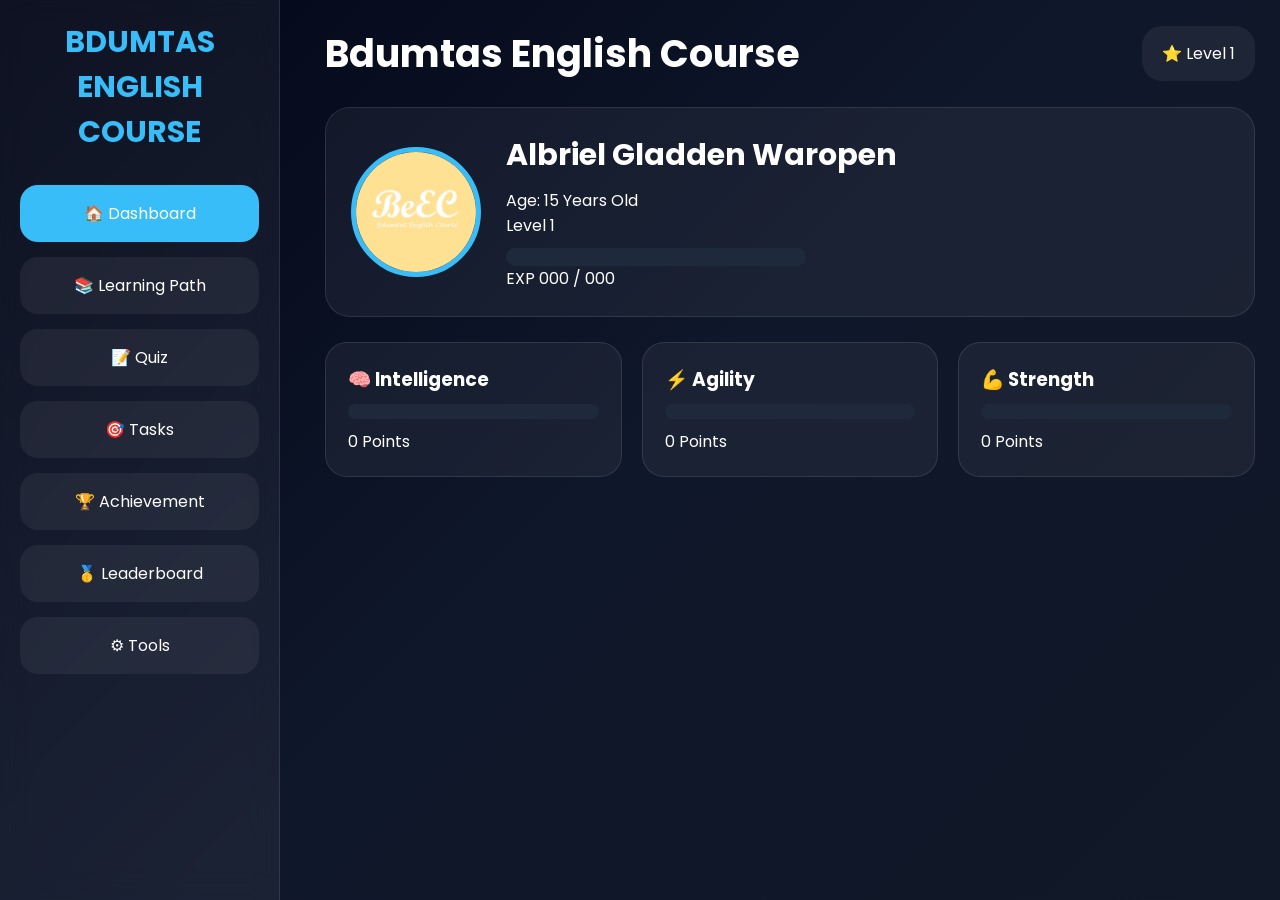
==== index.html @ daf9ff42 "update" ====
<!DOCTYPE html>
<html lang="en">
<head>
<meta charset="UTF-8">
<meta name="viewport"
content="width=device-width, initial-scale=1.0">

<title>BDUMTAS ENGLISH COURSE</title>

<link href="https://fonts.googleapis.com/css2?family=Poppins:wght@300;400;500;600;700&display=swap" rel="stylesheet">

<style>

*{
    margin:0;
    padding:0;
    box-sizing:border-box;
    font-family:'Poppins',sans-serif;
}

html,body{
    width:100%;
    overflow-x:hidden;
}

body{
    background:
    linear-gradient(
    135deg,
    #020617,
    #0f172a,
    #111827);
    color:white;
    min-height:100vh;
}

/* ===================== */
/* OVERLAY */
/* ===================== */

#overlay{
    position:fixed;
    top:0;
    left:0;
    width:100%;
    height:100%;
    background:rgba(0,0,0,0.6);
    z-index:90;
    display:none;
}

#overlay.active{
    display:block;
}

/* ===================== */
/* SIDEBAR */
/* ===================== */

.sidebar{
    position:fixed;
    top:0;
    left:0;
    width:280px;
    height:100%;
    background:
    rgba(255,255,255,0.05);

    backdrop-filter:blur(15px);

    border-right:
    1px solid rgba(255,255,255,0.1);

    padding:20px;
    z-index:100;
    overflow-y:auto;
}

.logo{
    text-align:center;
    font-size:30px;
    font-weight:700;
    color:#38bdf8;
    margin-bottom:30px;
}

.menu{
    display:flex;
    flex-direction:column;
    gap:15px;
}

.menu button{
    border:none;
    padding:16px;
    border-radius:18px;

    background:
    rgba(255,255,255,0.06);

    color:white;
    font-size:16px;
    cursor:pointer;
    transition:0.3s;
}

.menu button:hover{
    background:#38bdf8;
}

.menu button.active{
    background:#38bdf8;
}

/* ===================== */
/* MAIN */
/* ===================== */

.main{
    margin-left:300px;
    width:calc(100% - 300px);
    padding:25px;
}

/* ===================== */
/* TOPBAR */
/* ===================== */

.topbar{
    display:flex;
    justify-content:space-between;
    align-items:center;
    gap:15px;
    margin-bottom:25px;
    flex-wrap:wrap;
}

.title{
    font-size:38px;
    font-weight:700;
}

.level-box{
    background:
    rgba(255,255,255,0.06);

    padding:15px 20px;
    border-radius:20px;
}

/* ===================== */
/* PAGE */
/* ===================== */

.page{
    display:none;
    animation:fade 0.3s ease;
}

.active-page{
    display:block;
}

@keyframes fade{

    from{
        opacity:0;
        transform:translateY(10px);
    }

    to{
        opacity:1;
        transform:translateY(0);
    }

}

/* ===================== */
/* PROFILE */
/* ===================== */

.profile-card{
    background:
    rgba(255,255,255,0.05);

    border:
    1px solid rgba(255,255,255,0.1);

    border-radius:25px;
    padding:25px;

    display:flex;
    align-items:center;
    gap:25px;

    flex-wrap:wrap;

    margin-bottom:25px;
}

.profile-img{
    width:130px;
    height:130px;
    border-radius:50%;
    object-fit:cover;

    border:5px solid #38bdf8;
}

.profile-info h2{
    font-size:30px;
    margin-bottom:10px;
}

.exp-bar{
    width:300px;
    height:18px;

    background:#1e293b;

    border-radius:20px;
    overflow:hidden;
    margin-top:10px;
}

.exp-fill{
    width:0%;
    height:100%;

    background:
    linear-gradient(
    to right,
    #06b6d4,
    #3b82f6);
}

/* ===================== */
/* GRID */
/* ===================== */

.grid{
    display:grid;

    grid-template-columns:
    repeat(auto-fit,minmax(280px,1fr));

    gap:20px;
}

/* ===================== */
/* CARD */
/* ===================== */

.card,
.stat-card{
    background:
    rgba(255,255,255,0.05);

    border:
    1px solid rgba(255,255,255,0.1);

    border-radius:22px;
    padding:22px;
}

.card{
    margin-bottom:20px;
}

.card h2{
    margin-bottom:18px;
    color:#38bdf8;
}

/* ===================== */
/* PROGRESS */
/* ===================== */

.progress{
    width:100%;
    height:15px;

    background:#1e293b;

    border-radius:20px;
    overflow:hidden;

    margin:10px 0;
}

.progress div{
    height:100%;
}

.intelligence{
    width:0%;
    background:#06b6d4;
}

.agility{
    width:0%;
    background:#22c55e;
}

.strength{
    width:0%;
    background:#ef4444;
}

/* ===================== */
/* LESSON */
/* ===================== */

.lesson,
.setting,
.player,
.badge{
    background:
    rgba(255,255,255,0.05);

    padding:15px;
    border-radius:15px;
    margin-bottom:10px;
}

/* ===================== */
/* TASK */
/* ===================== */

.task{
    display:flex;
    justify-content:space-between;
    align-items:center;
    gap:10px;

    background:
    rgba(255,255,255,0.05);

    padding:15px;
    border-radius:15px;
    margin-bottom:10px;
}

.task button{
    border:none;
    background:#38bdf8;
    color:white;

    padding:10px 15px;
    border-radius:10px;
    cursor:pointer;
}

/* ===================== */
/* QUIZ */
/* ===================== */

.quiz-option{
    width:100%;
    border:none;

    padding:15px;
    margin-top:10px;

    border-radius:15px;

    background:#1e293b;
    color:white;

    cursor:pointer;
    transition:0.3s;
}

.quiz-option:hover{
    background:#38bdf8;
}

/* ===================== */
/* MEDIA */
/* ===================== */

iframe,
video,
audio{
    width:100%;
    max-width:100%;
    border-radius:15px;
    margin-top:10px;
}

/* ===================== */
/* MENU TOGGLE */
/* ===================== */

.menu-toggle{
    display:none;
}

/* ===================== */
/* MOBILE */
/* ===================== */

@media(max-width:900px){

    body{
        overflow-x:hidden;
    }

    /* SIDEBAR */

    .sidebar{
        left:-100%;
        width:85%;
        max-width:320px;
        transition:0.3s;
    }

    .sidebar.active{
        left:0;
    }

    /* MAIN */

    .main{
        margin-left:0;
        width:100%;
        padding:12px;
    }

    /* TOPBAR */

    .topbar{
        flex-direction:column;
        align-items:flex-start;
        gap:10px;
    }

    .title{
        font-size:28px;
        line-height:1.2;
        word-break:break-word;
    }

    .level-box{
        width:100%;
        text-align:center;
        padding:12px;
    }

    /* TOGGLE */

    .menu-toggle{
        display:block;

        border:none;
        background:#38bdf8;
        color:white;

        padding:10px 15px;

        border-radius:10px;
        cursor:pointer;

        margin-bottom:10px;
    }

    /* PROFILE */

    .profile-card{
        flex-direction:column;
        text-align:center;
        padding:20px;
    }

    .profile-img{
        width:110px;
        height:110px;
    }

    .profile-info h2{
        font-size:24px;
    }

    .exp-bar{
        width:100%;
    }

    /* GRID */

    .grid{
        grid-template-columns:1fr;
    }

    /* CARD */

    .card,
    .stat-card{
        padding:18px;
        border-radius:20px;
    }

    /* TASK */

    .task{
        flex-direction:column;
        align-items:flex-start;
    }

    .task button{
        width:100%;
    }

    /* PLAYER */

    .player{
        flex-direction:column;
        gap:5px;
    }

}

/* ===================== */
/* SMALL PHONE */
/* ===================== */

@media(max-width:480px){

    .title{
        font-size:24px;
    }

    .logo{
        font-size:26px;
    }

    .menu button{
        font-size:15px;
        padding:14px;
    }

    .profile-info h2{
        font-size:22px;
    }

    .card h2{
        font-size:20px;
    }

    .quiz-option{
        font-size:14px;
    }

}

</style>
</head>

<body>

<div id="overlay"
onclick="closeMenu()"></div>

<!-- ===================== -->
<!-- SIDEBAR -->
<!-- ===================== -->

<div class="sidebar" id="sidebar">

    <div class="logo">
        BDUMTAS ENGLISH COURSE
    </div>

    <div class="menu">

        <button class="menu-btn active"
        onclick="showPage('dashboard',this)">
            🏠 Dashboard
        </button>

        <button class="menu-btn"
        onclick="showPage('learning',this)">
            📚 Learning Path
        </button>

        <button class="menu-btn"
        onclick="showPage('quiz',this)">
            📝 Quiz
        </button>

        <button class="menu-btn"
        onclick="showPage('tasks',this)">
            🎯 Tasks
        </button>

        <button class="menu-btn"
        onclick="showPage('achievement',this)">
            🏆 Achievement
        </button>

        <button class="menu-btn"
        onclick="showPage('leaderboard',this)">
            🥇 Leaderboard
        </button>

        <!-- <button class="menu-btn"
        onclick="showPage('media',this)">
            🎬 Media
        </button> -->

        <button class="menu-btn"
        onclick="showPage('settings',this)">
            ⚙ Tools
        </button>

    </div>

</div>

<!-- ===================== -->
<!-- MAIN -->
<!-- ===================== -->

<div class="main">

    <div class="topbar">

        <div>

            <button class="menu-toggle"
            onclick="toggleMenu()">
                ☰ Menu
            </button>

            <div class="title">
                Bdumtas English Course
            </div>

        </div>

        <div class="level-box">
            ⭐ Level 1
        </div>

    </div>

    <!-- DASHBOARD -->

    <div id="dashboard"
    class="page active-page">

        <div class="profile-card">

            <img
            src="logo.jpg"
            class="profile-img">

            <div class="profile-info">

                <h2>Albriel Gladden Waropen</h2>

                <p>Age: 15 Years Old</p>

                <p>Level 1</p>

                <div class="exp-bar">
                    <div class="exp-fill"></div>
                </div>

                <p>EXP 000 / 000</p>

            </div>

        </div>

        <div class="grid">

            <div class="stat-card">

                <h3>🧠 Intelligence</h3>

                <div class="progress">
                    <div class="intelligence"></div>
                </div>

                <p>0 Points</p>

            </div>

            <div class="stat-card">

                <h3>⚡ Agility</h3>

                <div class="progress">
                    <div class="agility"></div>
                </div>

                <p>0 Points</p>

            </div>

            <div class="stat-card">

                <h3>💪 Strength</h3>

                <div class="progress">
                    <div class="strength"></div>
                </div>

                <p>0 Points</p>

            </div>

        </div>

    </div>

    <!-- LEARNING -->

    <div id="learning"
    class="page">

        <div class="card">

            <h2>📚 Learning Path</h2>

            <!-- <div class="lesson">Segera lakukan Tes Kemampuan untuk mulai belajar.</div> -->
            <div class="lesson">Level 1</div>
            <!-- <div class="lesson">✅ Introduction</div> -->
            <!-- <div class="lesson">✅ Greeting</div> -->
            <!-- <div class="lesson">✅ Part of Body</div> -->
            <div class="lesson">✅ Part of Speech: <a href="alur-belajar/parts-of-speech.pdf">klik di sini</a></div>
            <div class="lesson">✅ Vocabulary: <a href="alur-belajar/Vocabulary_Part_of_Speech.pdf">klik di sini</a></div>
            <div class="lesson">✅ Simple Present Tense: <a href="alur-belajar/simple-present-tense.pdf">klik di sini</a></div>
            <div class="lesson">✅ Present Continuous Tense: <a href="alur-belajar/present-continuous-tense.pdf">klik di sini</a></div>
            <div class="lesson">✅ Simple Past Tense: <a href="alur-belajar/simple-past-tense.pdf">klik di sini</a></div>
            <div class="lesson">✅ Simple Future Tense: <a href="alur-belajar/simple-future-tense.pdf">klik di sini</a></div>
            <div class="lesson">✅ Present Perfect Tense: <a href="alur-belajar/present-perfect-tense.pdf">klik di sini</a></div>
            <div class="lesson">🔒 Final Test</div>
            <!-- <div class="lesson">Download Materi PDF: <a href="alur-belajar/tenses.pdf">klik di sini</a></div> -->
            <!-- <div class="lesson">Performance Assessment: <a href="performance-assessment-angela.pdf">klik di sini</a></div> -->
            <!-- <div class="lesson">Level 2</div> -->
            <!-- <div class="lesson">🔒Subject & Object Pronouns</div> -->
            <!-- <div class="lesson">🔒Possessive Adjectives & Possessive Pronouns</div> -->
            <!-- <div class="lesson">🔒There is & There are</div> -->
            <!-- <div class="lesson">🔒Countable & Uncountable Nouns</div> -->
            <!-- <div class="lesson">🔒Articles (a, an, the)</div> -->
            <!-- <div class="lesson">🔒Quantifiers</div> -->
            <!-- <div class="lesson">🔒Demonstratives</div> -->

        </div>

    </div>

    <!-- QUIZ -->

    <div id="quiz"
    class="page">

        <div class="card">

            <h2>📝 Daily Quiz</h2>
            <!-- <div class="task">Segera lakukan Tes Kemampuan untuk memulai quiz.</div> -->
            <!-- <div class="task">Quiz segera akan diupload...</div> -->
            <!-- <div class="task">Quiz Free Trial: <a href="quiz/beec-quiz-freetrial/index.html">MULAI</a></div> -->
            <!-- <div class="task">Quiz Alfabet: <a href="quiz/beec-game-edukasi-alfabet-satu/index.html">MULAI</a></div> -->
            <div class="task">Quiz 1: <a href="">MULAI</a></div>
            <div class="task">Quiz 2: <a href="">MULAI</a></div>
            <div class="task">Quiz 3: <a href="">MULAI</a></div>
            <div class="task">Quiz 4: <a href="quiz/beec-quiz-empat/index.html">MULAI</a></div>

        </div>

    </div>

    <!-- TASKS -->

    <div id="tasks"
    class="page">

        <div class="card">

            <h2>🎯 Tasks</h2>

            <div class="task">

                <span>
                    Listening
                </span>

                <button>
                    <a href="tugas/listening_practicing.html">Open</a>
                </button>

            </div>

            <!-- <div class="task">

                <span>
                    Agility
                </span>

                <button>
                    <a href="">Open</a>
                </button>

            </div> -->

            <!-- <div class="task">

                <span>
                    Strength
                </span>

                <button>
                    <a href="">Open</a>
                </button>

            </div> -->

        </div>

    </div>

    <!-- ACHIEVEMENT -->

    <div id="achievement"
    class="page">

        <div class="card">

            <h2>
                🏆 Achievement
            </h2>

            <div class="badge">
                Rajin belajar bisa dapat Achievement Award!
            </div>

            <!-- <div class="badge">
                🥇 Grammar Master
            </div>

            <div class="badge">
                🎧 Listening Hero
            </div>

            <div class="badge">
                🔥 30 Days Streak
            </div> -->

        </div>

    </div>

    <!-- LEADERBOARD -->

    <div id="leaderboard"
    class="page">

        <div class="card">

            <h2>
                🥇 Leaderboard
            </h2>

            <p>Segera di update...</p>

            <!-- <div class="player">
                <span>? ? ? ?</span>
                <span>Level 12</span>
            </div>

            <div class="player">
                <span>? ? ? ?</span>
                <span>Level 10</span>
            </div>

            <div class="player">
                <span>? ? ? ?</span>
                <span>Level 8</span>
            </div> -->

        </div>

    </div>

    <!-- MEDIA -->

    <!-- <div id="media"
    class="page">

        <div class="card">

            <h2>📄 PDF Material</h2>

            <iframe
            src="https://mozilla.github.io/pdf.js/web/compressed.tracemonkey-pldi-09.pdf"
            height="300">
            </iframe>

        </div>

        <div class="card">

            <h2>🎬 Video Lesson</h2>

            <video controls>

                <source
                src="https://www.w3schools.com/html/mov_bbb.mp4"
                type="video/mp4">

            </video>

        </div>

        <div class="card">

            <h2>🎧 Audio Lesson</h2>

            <audio controls>

                <source
                src="https://www.w3schools.com/html/horse.mp3"
                type="audio/mp3">

            </audio>

        </div>

    </div> -->

    <!-- SETTINGS -->

    <div id="settings"
    class="page">

        <div class="card">

            <h2>
                ⚙ Tools
            </h2>

            <!-- <p>Segera diupdate...</p> -->
            <div class="task">Vocabulary: <a href="tools/tools-one/index.html">OPEN</a></div>

        </div>

    </div>

</div>

<script>

function toggleMenu(){

    document
    .getElementById("sidebar")
    .classList.toggle("active");

    document
    .getElementById("overlay")
    .classList.toggle("active");

}

function closeMenu(){

    document
    .getElementById("sidebar")
    .classList.remove("active");

    document
    .getElementById("overlay")
    .classList.remove("active");

}

function showPage(pageId,button){

    // hide pages

    const pages =
    document.querySelectorAll('.page');

    pages.forEach(page=>{

        page.classList.remove('active-page');

    });

    // show page

    document
    .getElementById(pageId)
    .classList.add('active-page');

    // active button

    const buttons =
    document.querySelectorAll('.menu-btn');

    buttons.forEach(btn=>{

        btn.classList.remove('active');

    });

    button.classList.add('active');

    closeMenu();

}

function answerQuiz(correct){

    const result =
    document.getElementById("quiz-result");

    if(correct){

        result.innerHTML =
        "✅ Correct! +50 EXP";

        result.style.color =
        "#22c55e";

    }else{

        result.innerHTML =
        "❌ Wrong Answer";

        result.style.color =
        "#ef4444";

    }

}

</script>

</body>
</html>
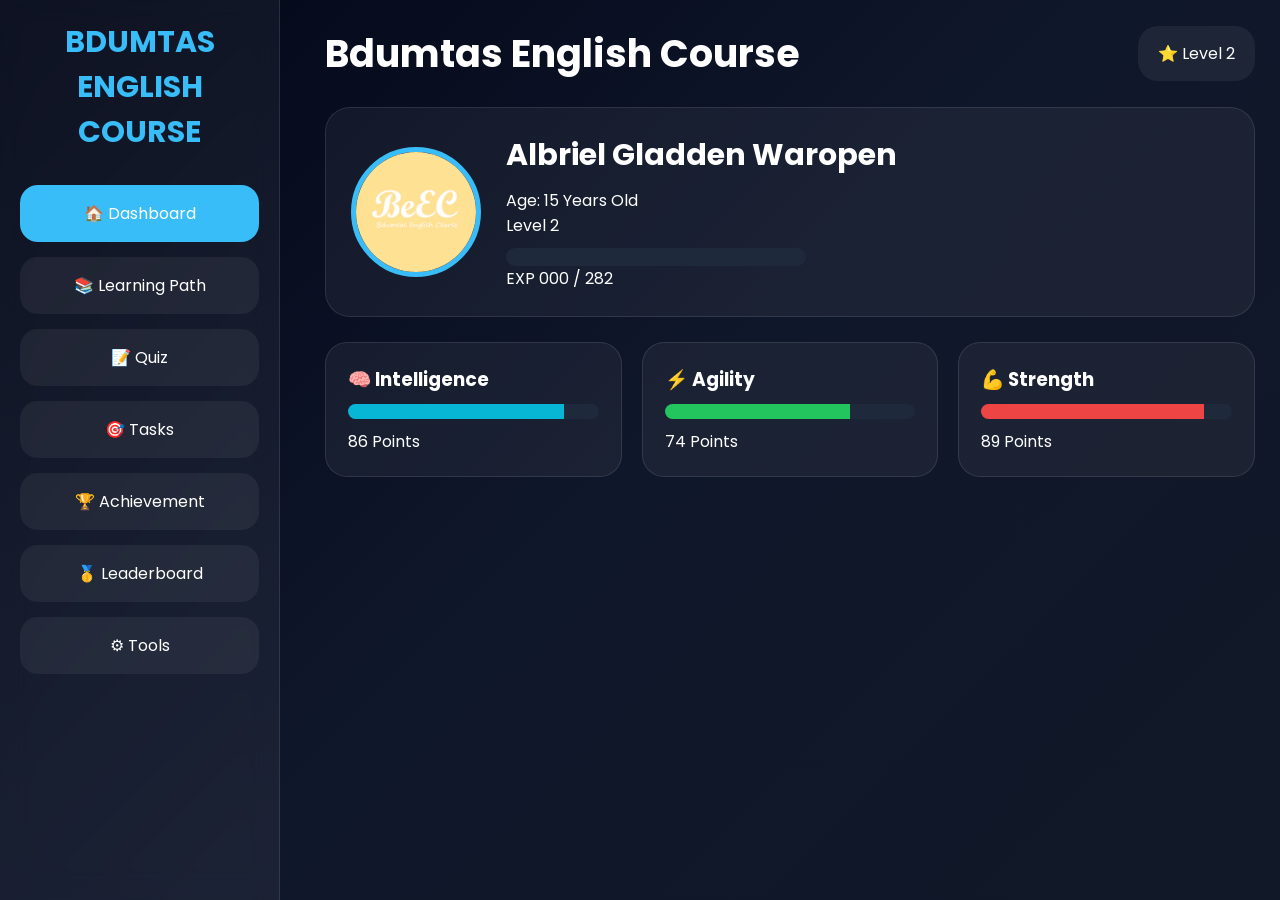
==== commit ebb8fbae: "update" ====
--- a/index.html
+++ b/index.html
@@ -293,17 +293,17 @@
 }
 
 .intelligence{
-    width:0%;
+    width:86%;
     background:#06b6d4;
 }
 
 .agility{
-    width:0%;
+    width:74%;
     background:#22c55e;
 }
 
 .strength{
-    width:0%;
+    width:89%;
     background:#ef4444;
 }
 
@@ -638,7 +638,7 @@
         </div>
 
         <div class="level-box">
-            ⭐ Level 1
+            ⭐ Level 2
         </div>
 
     </div>
@@ -660,13 +660,13 @@
 
                 <p>Age: 15 Years Old</p>
 
-                <p>Level 1</p>
+                <p>Level 2</p>
 
                 <div class="exp-bar">
                     <div class="exp-fill"></div>
                 </div>
 
-                <p>EXP 000 / 000</p>
+                <p>EXP 000 / 282</p>
 
             </div>
 
@@ -682,7 +682,7 @@
                     <div class="intelligence"></div>
                 </div>
 
-                <p>0 Points</p>
+                <p>86 Points</p>
 
             </div>
 
@@ -694,7 +694,7 @@
                     <div class="agility"></div>
                 </div>
 
-                <p>0 Points</p>
+                <p>74 Points</p>
 
             </div>
 
@@ -706,7 +706,7 @@
                     <div class="strength"></div>
                 </div>
 
-                <p>0 Points</p>
+                <p>89 Points</p>
 
             </div>
 
@@ -735,17 +735,20 @@
             <div class="lesson">✅ Simple Past Tense: <a href="alur-belajar/simple-past-tense.pdf">klik di sini</a></div>
             <div class="lesson">✅ Simple Future Tense: <a href="alur-belajar/simple-future-tense.pdf">klik di sini</a></div>
             <div class="lesson">✅ Present Perfect Tense: <a href="alur-belajar/present-perfect-tense.pdf">klik di sini</a></div>
-            <div class="lesson">🔒 Final Test</div>
+            <div class="lesson">✅ Final Test: <a href="result/final_test_one_result_albriel_waropen.pdf">klik di sini</a></div>
             <!-- <div class="lesson">Download Materi PDF: <a href="alur-belajar/tenses.pdf">klik di sini</a></div> -->
             <!-- <div class="lesson">Performance Assessment: <a href="performance-assessment-angela.pdf">klik di sini</a></div> -->
-            <!-- <div class="lesson">Level 2</div> -->
-            <!-- <div class="lesson">🔒Subject & Object Pronouns</div> -->
-            <!-- <div class="lesson">🔒Possessive Adjectives & Possessive Pronouns</div> -->
-            <!-- <div class="lesson">🔒There is & There are</div> -->
-            <!-- <div class="lesson">🔒Countable & Uncountable Nouns</div> -->
-            <!-- <div class="lesson">🔒Articles (a, an, the)</div> -->
-            <!-- <div class="lesson">🔒Quantifiers</div> -->
-            <!-- <div class="lesson">🔒Demonstratives</div> -->
+            <div class="lesson"></div>
+            <div class="lesson"></div>
+            <div class="lesson">Level 2</div>
+            <div class="lesson">✅Mastering Present Continuous Tense</div>
+            <div class="lesson">✅There is / There Are (Picture Description)</div>
+            <div class="lesson">✅Mastering Simple Future Tense</div>
+            <div class="lesson">✅Mastering Simple Past Tense</div>
+            <div class="lesson">✅Mastering Present Perfect Tense</div>
+            <div class="lesson">✅Question Comprehension and Daily Conversation</div>
+            <div class="lesson">✅Talk About My Life (prepare for exam)</div>
+            <div class="lesson">🔒Final Test</div>
 
         </div>
 
@@ -767,6 +770,7 @@
             <div class="task">Quiz 2: <a href="">MULAI</a></div>
             <div class="task">Quiz 3: <a href="">MULAI</a></div>
             <div class="task">Quiz 4: <a href="quiz/beec-quiz-empat/index.html">MULAI</a></div>
+            <div class="task">Quiz 5: <a href="quiz/beec-quiz-lima/index.html">MULAI</a></div>
 
         </div>
 
@@ -780,7 +784,9 @@
         <div class="card">
 
             <h2>🎯 Tasks</h2>
-
+            <div class="task">
+                <p>Jika terjadi eror, student bisa secara manual menulis jawaban di kertas atau buku, dan kirim hasil foto jawaban langsung ke admin.</p>
+            </div>
             <div class="task">
 
                 <span>
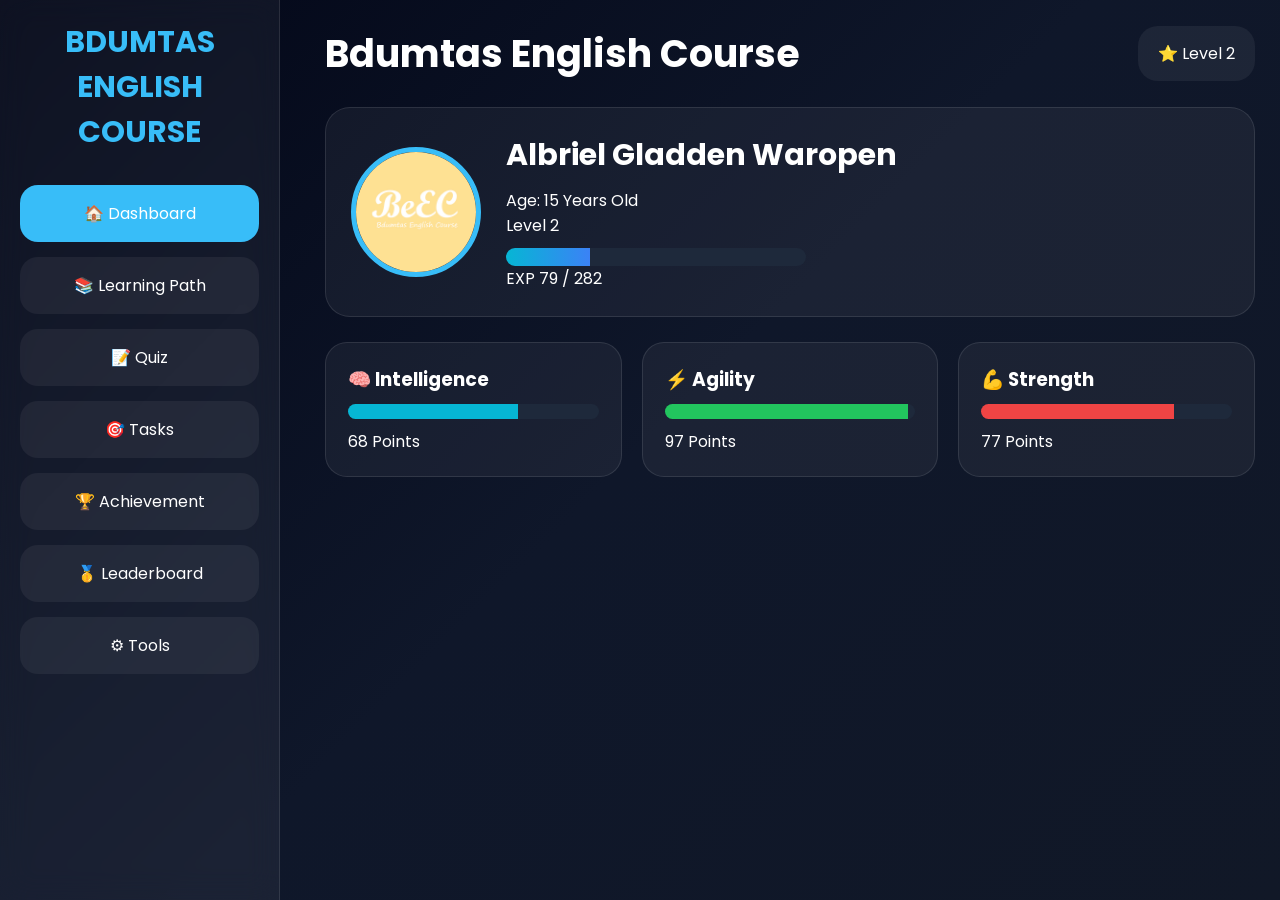
==== commit 33e3668e: "update" ====
--- a/index.html
+++ b/index.html
@@ -224,7 +224,7 @@
 }
 
 .exp-fill{
-    width:0%;
+    width:28%;
     height:100%;
 
     background:
@@ -293,17 +293,17 @@
 }
 
 .intelligence{
-    width:86%;
+    width:68%;
     background:#06b6d4;
 }
 
 .agility{
-    width:74%;
+    width:97%;
     background:#22c55e;
 }
 
 .strength{
-    width:89%;
+    width:77%;
     background:#ef4444;
 }
 
@@ -666,7 +666,7 @@
                     <div class="exp-fill"></div>
                 </div>
 
-                <p>EXP 000 / 282</p>
+                <p>EXP 79 / 282</p>
 
             </div>
 
@@ -682,7 +682,7 @@
                     <div class="intelligence"></div>
                 </div>
 
-                <p>86 Points</p>
+                <p>68 Points</p>
 
             </div>
 
@@ -694,7 +694,7 @@
                     <div class="agility"></div>
                 </div>
 
-                <p>74 Points</p>
+                <p>97 Points</p>
 
             </div>
 
@@ -706,7 +706,7 @@
                     <div class="strength"></div>
                 </div>
 
-                <p>89 Points</p>
+                <p>77 Points</p>
 
             </div>
 
@@ -738,17 +738,25 @@
             <div class="lesson">✅ Final Test: <a href="result/final_test_one_result_albriel_waropen.pdf">klik di sini</a></div>
             <!-- <div class="lesson">Download Materi PDF: <a href="alur-belajar/tenses.pdf">klik di sini</a></div> -->
             <!-- <div class="lesson">Performance Assessment: <a href="performance-assessment-angela.pdf">klik di sini</a></div> -->
-            <div class="lesson"></div>
-            <div class="lesson"></div>
+            <br><br>
             <div class="lesson">Level 2</div>
-            <div class="lesson">✅Mastering Present Continuous Tense</div>
-            <div class="lesson">✅There is / There Are (Picture Description)</div>
+            <div class="lesson">✅Mastering Present Continuous Tense: <a href="alur-belajar/level2/Mastering_Present_Continuos_Tense.pdf">klik di sini</a></div>
+            <div class="lesson">✅There is / There Are (Picture Description): <a href="alur-belajar/level2/There_is_and_there_are.pdf">klik di sini</a></div>
             <div class="lesson">✅Mastering Simple Future Tense</div>
             <div class="lesson">✅Mastering Simple Past Tense</div>
             <div class="lesson">✅Mastering Present Perfect Tense</div>
             <div class="lesson">✅Question Comprehension and Daily Conversation</div>
             <div class="lesson">✅Talk About My Life (prepare for exam)</div>
-            <div class="lesson">🔒Final Test</div>
+            <div class="lesson">✅Final Test: <a href="result/final_test_two_result_albriel_waropen.pdf">klik di sini</a></div>
+            <br><br>
+            <div class="lesson">🔒 Present Perfect Tense</div>
+            <div class="lesson">🔒 Simple Past VS Present Perfect</div>
+            <div class="lesson">🔒 Grammar Accuracy & Sentence Construction</div>
+            <div class="lesson">🔒 Reading Comprehension Development</div>
+            <div class="lesson">🔒 Daily Conversation & Extended Speaking</div>
+            <div class="lesson">🔒 Future Tense & Expressing Plans</div>
+            <div class="lesson">🔒 Integrated English Communication</div>
+            <div class="lesson">🔒 Final Test</div>
 
         </div>
 
@@ -769,8 +777,8 @@
             <div class="task">Quiz 1: <a href="">MULAI</a></div>
             <div class="task">Quiz 2: <a href="">MULAI</a></div>
             <div class="task">Quiz 3: <a href="">MULAI</a></div>
-            <div class="task">Quiz 4: <a href="quiz/beec-quiz-empat/index.html">MULAI</a></div>
-            <div class="task">Quiz 5: <a href="quiz/beec-quiz-lima/index.html">MULAI</a></div>
+            <div class="task">Quiz 4: <a href="">MULAI</a></div>
+            <div class="task">Quiz 5: <a href="">MULAI</a></div>
 
         </div>
 
@@ -949,6 +957,8 @@
 
             <!-- <p>Segera diupdate...</p> -->
             <div class="task">Vocabulary: <a href="tools/tools-one/index.html">OPEN</a></div>
+            <div class="task">Vocabulary 2: <a href="tools/tools-two/index.html">OPEN</a></div>
+            <div class="task">Game - Desmond Doss: <a href="tools/game-one/Desmond_Doss_English_RPG_2D_Music.html">OPEN</a></div>
 
         </div>
 
